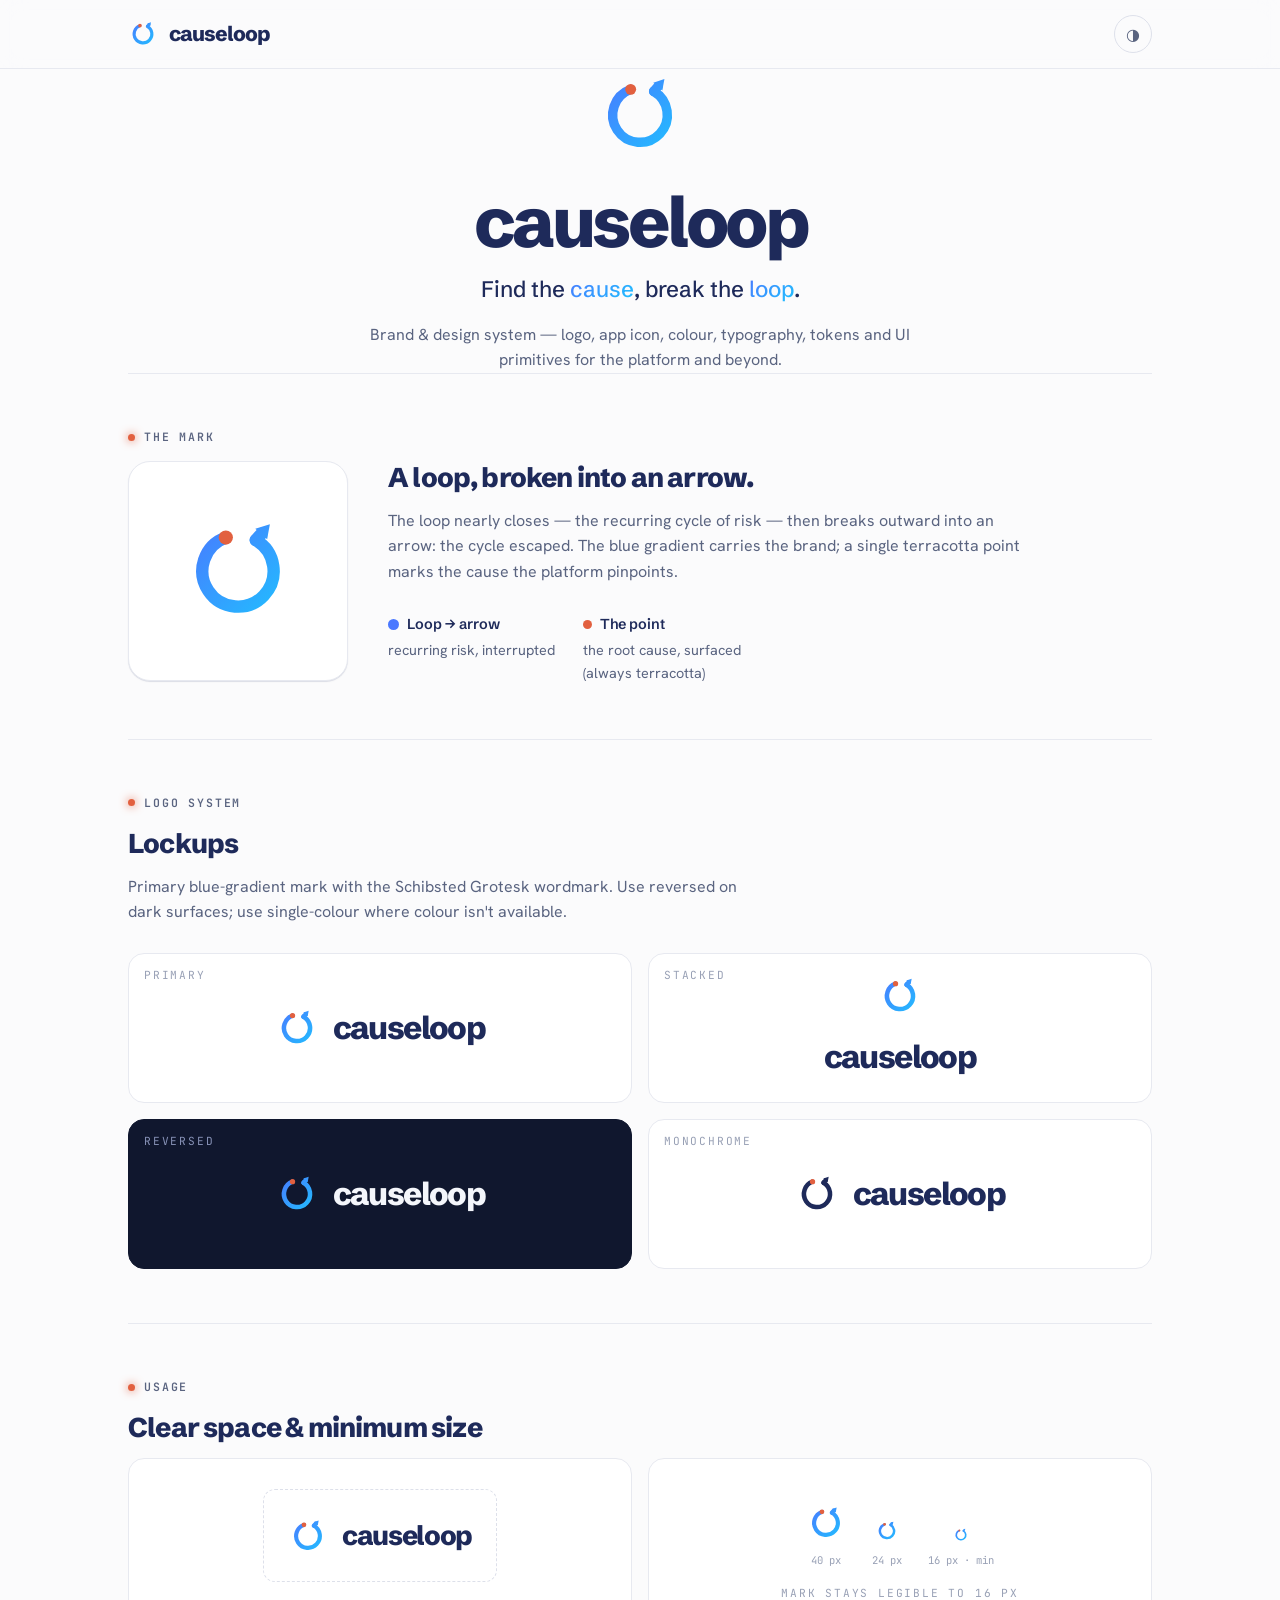
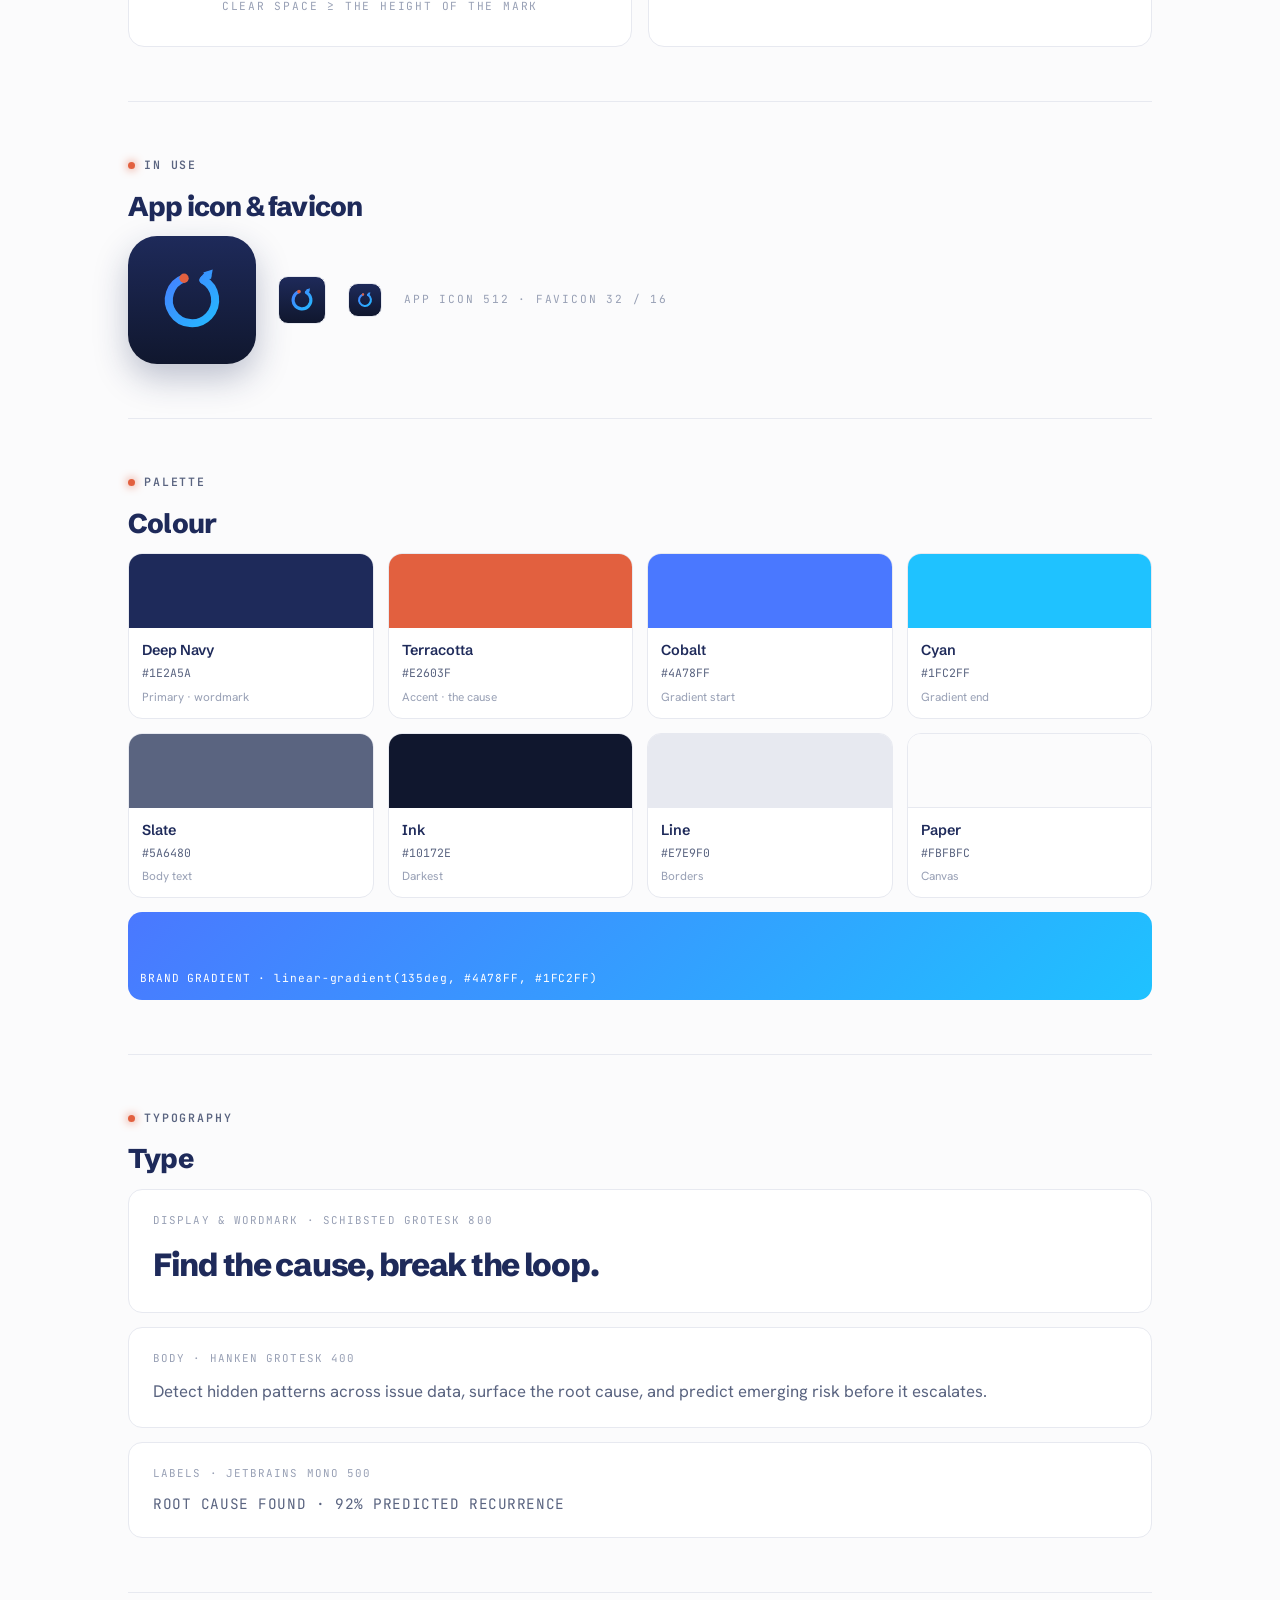
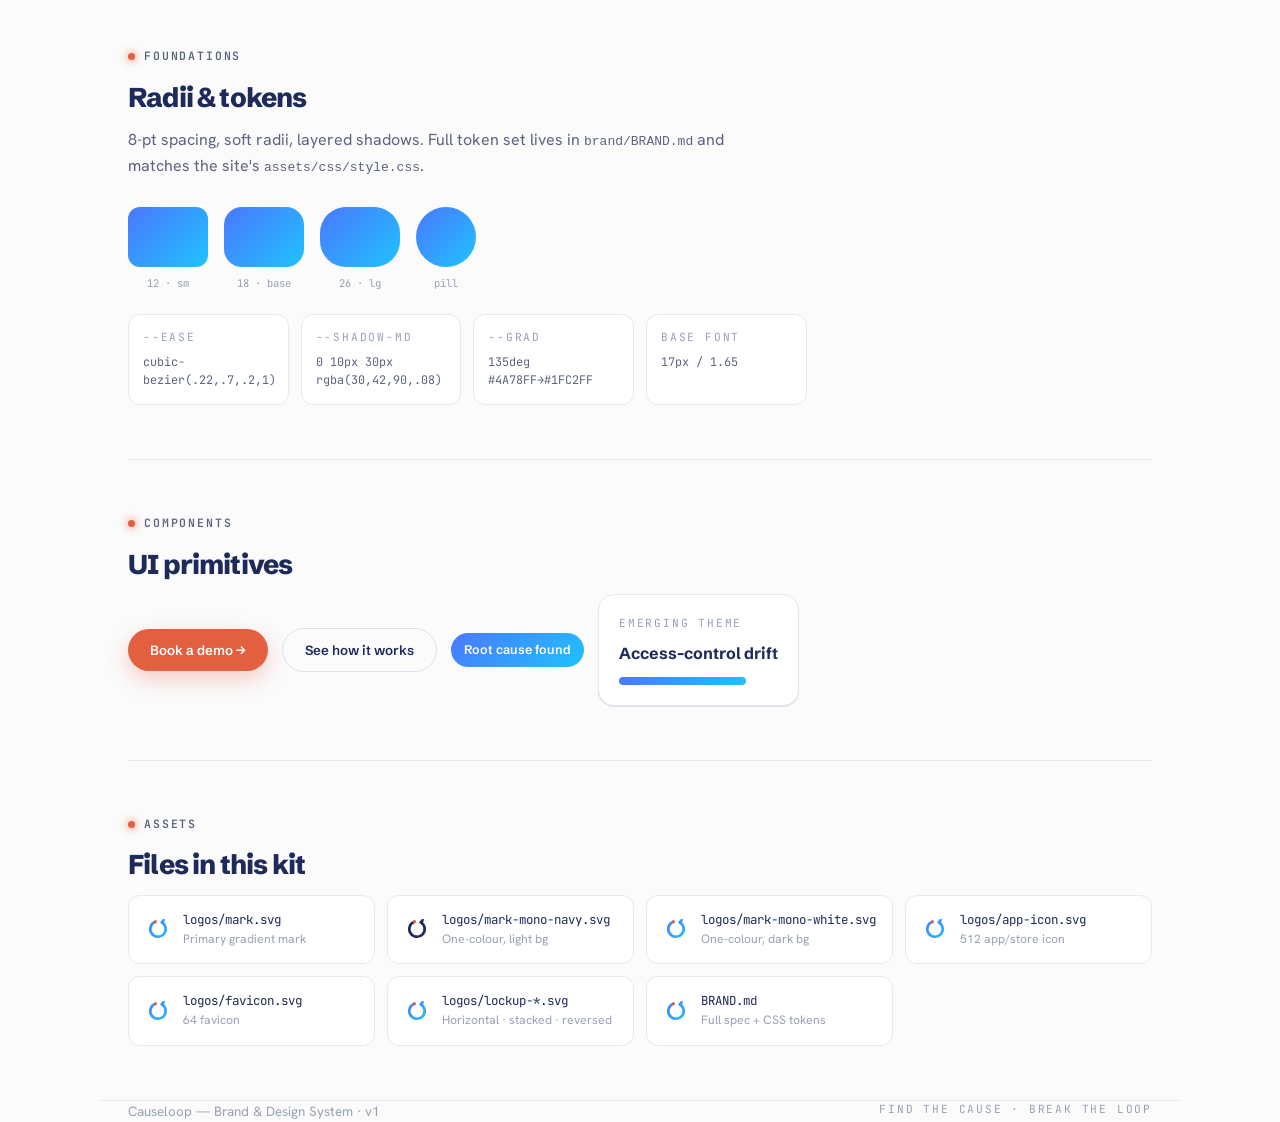
==== brand/index.html @ 5f1731c6 "Add brand & design-system kit for backup and platform reuse New brand/ folder: - index.html — intera" ====
<!DOCTYPE html>
<html lang="en" data-theme="light">
<head>
<meta charset="UTF-8" />
<meta name="viewport" content="width=device-width, initial-scale=1.0" />
<title>Causeloop — Brand & Design System</title>
<meta name="description" content="The Causeloop brand and product design system: logo, app icon, colour, typography, tokens and UI primitives." />
<meta name="theme-color" content="#1E2A5A" />
<link rel="icon" href="logos/favicon.svg" type="image/svg+xml" />
<link rel="preconnect" href="https://fonts.googleapis.com" />
<link rel="preconnect" href="https://fonts.gstatic.com" crossorigin />
<link href="https://fonts.googleapis.com/css2?family=Hanken+Grotesk:wght@400;500;600;700&family=JetBrains+Mono:wght@500;600&family=Schibsted+Grotesk:wght@500;600;700;800;900&display=swap" rel="stylesheet" />
<style>
  :root{
    --navy:#1E2A5A; --ink:#10172E; --cobalt:#4A78FF; --cyan:#1FC2FF;
    --terra:#E2603F; --terra-2:#F0764F; --slate:#5A6480; --faint:#98A0B5;
    --line:#E7E9F0; --line-2:#DDE0EA; --paper:#FBFBFC; --paper-2:#F4F5F8; --card:#FFFFFF;
    --grad:linear-gradient(135deg,#4A78FF,#1FC2FF);
    --bg:var(--paper); --bg-alt:var(--paper-2); --surface:var(--card);
    --text:var(--navy); --text-soft:var(--slate); --text-faint:var(--faint);
    --border:var(--line); --border-2:var(--line-2); --accent:var(--terra);
    --f-display:'Schibsted Grotesk',system-ui,sans-serif;
    --f-text:'Hanken Grotesk',system-ui,sans-serif;
    --f-mono:'JetBrains Mono',ui-monospace,monospace;
    --r-sm:12px; --r:18px; --r-lg:26px;
    --shadow-sm:0 1px 2px rgba(16,23,46,.05),0 1px 0 var(--line);
    --shadow-md:0 10px 30px rgba(30,42,90,.08);
    --ease:cubic-bezier(.22,.7,.2,1);
  }
  [data-theme="dark"]{
    --bg:#0C1124; --bg-alt:#0F1530; --surface:#141B38; --card:#141B38;
    --text:#EEF1FA; --text-soft:#A9B2CD; --text-faint:#6E7798;
    --border:#222B4E; --border-2:#2C3660; --accent:#F0764F;
    --line:#222B4E;
    --shadow-sm:0 1px 2px rgba(0,0,0,.4); --shadow-md:0 14px 36px rgba(0,0,0,.45);
  }
  *{box-sizing:border-box;margin:0;padding:0}
  html{scroll-behavior:smooth}
  body{background:var(--bg);color:var(--text);font-family:var(--f-text);line-height:1.6;-webkit-font-smoothing:antialiased;transition:background .35s var(--ease),color .35s var(--ease)}
  .wrap{max-width:1080px;margin:0 auto;padding:0 28px}
  svg.mark{display:block}
  .mono{font-family:var(--f-mono);font-size:.7rem;letter-spacing:.16em;text-transform:uppercase;color:var(--text-faint)}
  .hl{background:var(--grad);-webkit-background-clip:text;background-clip:text;-webkit-text-fill-color:transparent}
  a{color:var(--cobalt);text-decoration:none}

  /* nav */
  .topbar{position:sticky;top:0;z-index:50;background:color-mix(in srgb,var(--bg) 82%,transparent);backdrop-filter:blur(12px);border-bottom:1px solid var(--border)}
  nav{display:flex;align-items:center;justify-content:space-between;max-width:1080px;margin:0 auto;padding:15px 28px}
  .lock{display:flex;align-items:center;gap:11px}
  .lock .mark{width:30px;height:30px}
  .lock .wm{font-family:var(--f-display);font-weight:800;font-size:1.3rem;letter-spacing:-.05em;color:var(--text)}
  .toggle{width:38px;height:38px;border-radius:50%;border:1.5px solid var(--border-2);background:none;color:var(--text-soft);cursor:pointer;font-size:1rem;transition:.25s var(--ease)}
  .toggle:hover{color:var(--cyan);border-color:var(--cobalt);transform:rotate(18deg)}

  header{text-align:center;padding:84px 0 60px}
  .hero-mark{width:92px;height:92px;margin:0 auto 28px}
  .hero-wm{font-family:var(--f-display);font-weight:800;font-size:clamp(2.6rem,7vw,4.4rem);letter-spacing:-.05em;line-height:.95;color:var(--text)}
  .hero-tag{margin-top:16px;font-family:var(--f-display);font-weight:500;font-size:clamp(1.05rem,2.3vw,1.4rem)}
  .hero-sub{max-width:540px;margin:14px auto 0;color:var(--text-soft)}

  section{padding:54px 0;border-top:1px solid var(--border)}
  .eyebrow{display:flex;align-items:center;gap:9px;margin-bottom:10px;font-family:var(--f-mono);font-size:.72rem;letter-spacing:.16em;text-transform:uppercase;color:var(--text-soft);font-weight:600}
  .eyebrow::before{content:"";width:7px;height:7px;border-radius:50%;background:var(--terra);box-shadow:0 0 10px var(--terra)}
  h2{font-family:var(--f-display);font-weight:800;font-size:1.7rem;letter-spacing:-.03em;margin-bottom:8px}
  .lede{color:var(--text-soft);max-width:640px;margin-bottom:28px}

  .idea{display:grid;grid-template-columns:220px 1fr;gap:40px;align-items:center}
  .stage{aspect-ratio:1;background:var(--surface);border:1px solid var(--border);border-radius:22px;display:grid;place-items:center;box-shadow:var(--shadow-sm)}
  .stage .mark{width:120px;height:120px}
  .legend{display:flex;gap:28px;margin-top:18px;flex-wrap:wrap}
  .legend div{font-size:.9rem;color:var(--text-soft);max-width:200px}
  .legend .k{display:flex;align-items:center;gap:8px;color:var(--text);font-family:var(--f-display);font-weight:600;margin-bottom:3px}
  .dotn{width:9px;height:9px;border-radius:50%;background:var(--terra)}
  .dotl{width:11px;height:11px;border-radius:50%;background:var(--cobalt)}

  .grid{display:grid;grid-template-columns:repeat(2,1fr);gap:16px}
  .card{border:1px solid var(--border);border-radius:16px;min-height:150px;display:flex;align-items:center;justify-content:center;position:relative;background:var(--surface)}
  .card .t{position:absolute;top:13px;left:15px}
  .card.dark{background:var(--ink);border-color:var(--ink)}
  .card.dark .t{color:#8893b8}
  .ll{display:flex;align-items:center;gap:14px}
  .ll .mark{width:44px;height:44px}
  .ll .wm{font-family:var(--f-display);font-weight:800;font-size:2rem;letter-spacing:-.05em}
  .ll.stk{flex-direction:column;gap:13px}

  .spec{display:grid;grid-template-columns:1fr 1fr;gap:16px}
  .spec .card{flex-direction:column;gap:16px;padding:30px}
  .cs-box{padding:24px;border:1px dashed var(--border-2);border-radius:12px}
  .cs-box .ll .mark{width:40px;height:40px}.cs-box .ll .wm{font-size:1.7rem}
  .sizes{display:flex;align-items:flex-end;gap:26px}
  .sizes .s{display:flex;flex-direction:column;align-items:center;gap:9px;color:var(--text-faint);font-family:var(--f-mono);font-size:.66rem}

  .appicon{width:128px;height:128px;border-radius:29px;background:linear-gradient(180deg,#1E2A5A,#10172E);display:grid;place-items:center;box-shadow:0 14px 34px rgba(30,42,90,.28)}
  .appicon .mark{width:78px;height:78px}
  .iconrow{display:flex;align-items:center;gap:22px;flex-wrap:wrap}
  .fav{border:1px solid var(--border);border-radius:10px;display:grid;place-items:center;background:linear-gradient(180deg,#1E2A5A,#10172E)}
  .fav.a{width:48px;height:48px}.fav.a .mark{width:30px;height:30px}
  .fav.b{width:34px;height:34px}.fav.b .mark{width:20px;height:20px}

  .swatches{display:grid;grid-template-columns:repeat(4,1fr);gap:14px}
  .sw{border:1px solid var(--border);border-radius:14px;overflow:hidden;background:var(--surface)}
  .sw .chip{height:74px}
  .sw .m{padding:11px 13px}
  .sw .nm{font-family:var(--f-display);font-weight:600;font-size:.9rem}
  .sw .hx{font-family:var(--f-mono);font-size:.72rem;color:var(--text-soft);margin-top:2px}
  .sw .ro{font-size:.74rem;color:var(--text-faint);margin-top:5px}
  .gradbar{height:88px;border-radius:14px;background:var(--grad);display:flex;align-items:flex-end;padding:12px;color:#fff;font-family:var(--f-mono);font-size:.7rem;letter-spacing:.08em}

  .typ{display:grid;gap:14px}
  .tr{border:1px solid var(--border);border-radius:14px;padding:22px 24px;background:var(--surface)}
  .tr .l{font-family:var(--f-mono);font-size:.68rem;letter-spacing:.1em;text-transform:uppercase;color:var(--text-faint);margin-bottom:10px}
  .t-sch{font-family:var(--f-display);font-weight:800;font-size:2rem;letter-spacing:-.04em;color:var(--text)}
  .t-hank{font-family:var(--f-text);font-size:1.05rem;color:var(--text-soft)}
  .t-mono{font-family:var(--f-mono);font-size:.9rem;color:var(--text-soft);letter-spacing:.04em}

  .ui{display:flex;gap:14px;flex-wrap:wrap;align-items:center}
  .btn{display:inline-flex;align-items:center;gap:8px;font-family:var(--f-display);font-weight:600;border-radius:999px;padding:13px 22px;cursor:pointer;border:none}
  .btn-primary{background:var(--terra);color:#fff;box-shadow:0 8px 22px rgba(226,96,63,.3)}
  .btn-ghost{background:transparent;color:var(--text);border:1.5px solid var(--border-2)}
  .pill{display:inline-flex;align-items:center;gap:7px;background:var(--grad);color:#fff;font-family:var(--f-display);font-weight:600;font-size:.78rem;padding:7px 13px;border-radius:999px}
  .chipcard{border:1px solid var(--border);border-radius:16px;background:var(--surface);padding:20px;box-shadow:var(--shadow-sm);min-width:180px}
  .tokens{display:grid;grid-template-columns:repeat(auto-fill,minmax(150px,1fr));gap:12px;margin-top:8px}
  .tok{border:1px solid var(--border);border-radius:12px;padding:14px;background:var(--surface)}
  .tok .v{font-family:var(--f-mono);font-size:.74rem;color:var(--text-soft);margin-top:6px}
  .radii{display:flex;gap:16px;align-items:flex-end;flex-wrap:wrap}
  .radii .rb{background:var(--grad);width:80px;height:60px}
  .radii .s{display:flex;flex-direction:column;align-items:center;gap:8px;font-family:var(--f-mono);font-size:.66rem;color:var(--text-faint)}

  .files{display:grid;grid-template-columns:repeat(auto-fill,minmax(220px,1fr));gap:12px}
  .file{border:1px solid var(--border);border-radius:12px;padding:14px 16px;background:var(--surface);display:flex;align-items:center;gap:12px}
  .file .mark{width:26px;height:26px;flex:none}
  .file .fn{font-family:var(--f-mono);font-size:.78rem;color:var(--text)}
  .file .fd{font-size:.76rem;color:var(--text-faint)}

  footer{border-top:1px solid var(--border);padding:28px 0 60px;display:flex;justify-content:space-between;flex-wrap:wrap;gap:10px;color:var(--text-faint);font-size:.84rem}
  @media(max-width:720px){.idea,.spec{grid-template-columns:1fr}.grid,.swatches{grid-template-columns:1fr 1fr}}
</style>
</head>
<body>

<svg width="0" height="0" style="position:absolute" aria-hidden="true"><defs>
  <linearGradient id="clg" x1="6" y1="6" x2="58" y2="58" gradientUnits="userSpaceOnUse">
    <stop offset="0" stop-color="#4A78FF"/><stop offset="1" stop-color="#1FC2FF"/>
  </linearGradient>
  <symbol id="mk" viewBox="0 0 64 64">
    <g fill="none" stroke="url(#clg)" stroke-width="6.6" stroke-linecap="round" stroke-linejoin="round">
      <path d="M41.5 15.55 A19 19 0 1 1 25.5 14.15"/><path d="M41.5 15.55 L44.38 12.26"/>
    </g>
    <path d="M49 7 L47.54 15.03 L41.22 9.49 Z" fill="url(#clg)"/>
    <circle cx="25.5" cy="14.15" r="3.8" fill="#E2603F"/>
  </symbol>
  <symbol id="mkw" viewBox="0 0 64 64">
    <g fill="none" stroke="currentColor" stroke-width="6.6" stroke-linecap="round" stroke-linejoin="round">
      <path d="M41.5 15.55 A19 19 0 1 1 25.5 14.15"/><path d="M41.5 15.55 L44.38 12.26"/>
    </g>
    <path d="M49 7 L47.54 15.03 L41.22 9.49 Z" fill="currentColor"/>
    <circle cx="25.5" cy="14.15" r="3.8" fill="#E2603F"/>
  </symbol>
</defs></svg>

<div class="topbar"><nav>
  <div class="lock"><svg class="mark"><use href="#mk"/></svg><span class="wm">causeloop</span></div>
  <button class="toggle" id="t" aria-label="Toggle theme">◑</button>
</nav></div>

<header class="wrap">
  <svg class="hero-mark mark"><use href="#mk"/></svg>
  <div class="hero-wm">causeloop</div>
  <div class="hero-tag">Find the <span class="hl">cause</span>, break the <span class="hl">loop</span>.</div>
  <p class="hero-sub">Brand &amp; design system — logo, app icon, colour, typography, tokens and UI primitives for the platform and beyond.</p>
</header>

<div class="wrap">

  <section>
    <div class="eyebrow">The mark</div>
    <div class="idea">
      <div class="stage"><svg class="mark"><use href="#mk"/></svg></div>
      <div>
        <h2>A loop, broken into an arrow.</h2>
        <p class="lede">The loop nearly closes — the recurring cycle of risk — then breaks outward into an arrow: the cycle escaped. The blue gradient carries the brand; a single terracotta point marks the cause the platform pinpoints.</p>
        <div class="legend">
          <div><span class="k"><span class="dotl"></span>Loop → arrow</span>recurring risk, interrupted</div>
          <div><span class="k"><span class="dotn"></span>The point</span>the root cause, surfaced (always terracotta)</div>
        </div>
      </div>
    </div>
  </section>

  <section>
    <div class="eyebrow">Logo system</div>
    <h2>Lockups</h2>
    <p class="lede">Primary blue-gradient mark with the Schibsted Grotesk wordmark. Use reversed on dark surfaces; use single-colour where colour isn't available.</p>
    <div class="grid">
      <div class="card"><span class="t mono">Primary</span><div class="ll" style="color:var(--navy)"><svg class="mark"><use href="#mk"/></svg><span class="wm" style="color:var(--text)">causeloop</span></div></div>
      <div class="card"><span class="t mono">Stacked</span><div class="ll stk"><svg class="mark"><use href="#mk"/></svg><span class="wm" style="color:var(--text)">causeloop</span></div></div>
      <div class="card dark"><span class="t mono">Reversed</span><div class="ll" style="color:#F4F6FB"><svg class="mark"><use href="#mk"/></svg><span class="wm" style="color:#F4F6FB">causeloop</span></div></div>
      <div class="card"><span class="t mono">Monochrome</span><div class="ll" style="color:var(--text)"><svg class="mark"><use href="#mkw"/></svg><span class="wm" style="color:var(--text)">causeloop</span></div></div>
    </div>
  </section>

  <section>
    <div class="eyebrow">Usage</div>
    <h2>Clear space &amp; minimum size</h2>
    <div class="spec">
      <div class="card"><div class="cs-box"><div class="ll" style="color:var(--navy)"><svg class="mark"><use href="#mk"/></svg><span class="wm" style="color:var(--text)">causeloop</span></div></div><span class="mono">Clear space ≥ the height of the mark</span></div>
      <div class="card"><div class="sizes">
        <div class="s"><svg class="mark" style="width:40px;height:40px"><use href="#mk"/></svg><span>40 px</span></div>
        <div class="s"><svg class="mark" style="width:24px;height:24px"><use href="#mk"/></svg><span>24 px</span></div>
        <div class="s"><svg class="mark" style="width:16px;height:16px"><use href="#mk"/></svg><span>16 px · min</span></div>
      </div><span class="mono">Mark stays legible to 16 px</span></div>
    </div>
  </section>

  <section>
    <div class="eyebrow">In use</div>
    <h2>App icon &amp; favicon</h2>
    <div class="iconrow">
      <div class="appicon"><svg class="mark" style="color:#fff"><use href="#mk"/></svg></div>
      <div class="fav a"><svg class="mark" style="color:#fff"><use href="#mk"/></svg></div>
      <div class="fav b"><svg class="mark" style="color:#fff"><use href="#mk"/></svg></div>
      <span class="mono">app icon 512 · favicon 32 / 16</span>
    </div>
  </section>

  <section>
    <div class="eyebrow">Palette</div>
    <h2>Colour</h2>
    <div class="swatches" style="margin-bottom:14px">
      <div class="sw"><div class="chip" style="background:#1E2A5A"></div><div class="m"><div class="nm">Deep Navy</div><div class="hx">#1E2A5A</div><div class="ro">Primary · wordmark</div></div></div>
      <div class="sw"><div class="chip" style="background:#E2603F"></div><div class="m"><div class="nm">Terracotta</div><div class="hx">#E2603F</div><div class="ro">Accent · the cause</div></div></div>
      <div class="sw"><div class="chip" style="background:#4A78FF"></div><div class="m"><div class="nm">Cobalt</div><div class="hx">#4A78FF</div><div class="ro">Gradient start</div></div></div>
      <div class="sw"><div class="chip" style="background:#1FC2FF"></div><div class="m"><div class="nm">Cyan</div><div class="hx">#1FC2FF</div><div class="ro">Gradient end</div></div></div>
      <div class="sw"><div class="chip" style="background:#5A6480"></div><div class="m"><div class="nm">Slate</div><div class="hx">#5A6480</div><div class="ro">Body text</div></div></div>
      <div class="sw"><div class="chip" style="background:#10172E"></div><div class="m"><div class="nm">Ink</div><div class="hx">#10172E</div><div class="ro">Darkest</div></div></div>
      <div class="sw"><div class="chip" style="background:#E7E9F0"></div><div class="m"><div class="nm">Line</div><div class="hx">#E7E9F0</div><div class="ro">Borders</div></div></div>
      <div class="sw"><div class="chip" style="background:#FBFBFC;border-bottom:1px solid var(--line)"></div><div class="m"><div class="nm">Paper</div><div class="hx">#FBFBFC</div><div class="ro">Canvas</div></div></div>
    </div>
    <div class="gradbar">BRAND GRADIENT · linear-gradient(135deg, #4A78FF, #1FC2FF)</div>
  </section>

  <section>
    <div class="eyebrow">Typography</div>
    <h2>Type</h2>
    <div class="typ">
      <div class="tr"><div class="l">Display &amp; wordmark · Schibsted Grotesk 800</div><div class="t-sch">Find the cause, break the loop.</div></div>
      <div class="tr"><div class="l">Body · Hanken Grotesk 400</div><div class="t-hank">Detect hidden patterns across issue data, surface the root cause, and predict emerging risk before it escalates.</div></div>
      <div class="tr"><div class="l">Labels · JetBrains Mono 500</div><div class="t-mono">ROOT CAUSE FOUND · 92% PREDICTED RECURRENCE</div></div>
    </div>
  </section>

  <section>
    <div class="eyebrow">Foundations</div>
    <h2>Radii &amp; tokens</h2>
    <p class="lede">8-pt spacing, soft radii, layered shadows. Full token set lives in <code>brand/BRAND.md</code> and matches the site's <code>assets/css/style.css</code>.</p>
    <div class="radii" style="margin-bottom:22px">
      <div class="s"><div class="rb" style="border-radius:12px"></div>12 · sm</div>
      <div class="s"><div class="rb" style="border-radius:18px"></div>18 · base</div>
      <div class="s"><div class="rb" style="border-radius:26px"></div>26 · lg</div>
      <div class="s"><div class="rb" style="border-radius:999px;width:60px"></div>pill</div>
    </div>
    <div class="tokens">
      <div class="tok"><div class="nm mono">--ease</div><div class="v">cubic-bezier(.22,.7,.2,1)</div></div>
      <div class="tok"><div class="nm mono">--shadow-md</div><div class="v">0 10px 30px rgba(30,42,90,.08)</div></div>
      <div class="tok"><div class="nm mono">--grad</div><div class="v">135deg #4A78FF→#1FC2FF</div></div>
      <div class="tok"><div class="nm mono">base font</div><div class="v">17px / 1.65</div></div>
    </div>
  </section>

  <section>
    <div class="eyebrow">Components</div>
    <h2>UI primitives</h2>
    <div class="ui">
      <button class="btn btn-primary">Book a demo →</button>
      <button class="btn btn-ghost">See how it works</button>
      <span class="pill">Root cause found</span>
      <div class="chipcard">
        <div class="mono" style="margin-bottom:8px">EMERGING THEME</div>
        <div style="font-family:var(--f-display);font-weight:700">Access-control drift</div>
        <div style="height:8px;border-radius:5px;background:var(--grad);width:80%;margin-top:10px"></div>
      </div>
    </div>
  </section>

  <section>
    <div class="eyebrow">Assets</div>
    <h2>Files in this kit</h2>
    <div class="files">
      <div class="file"><svg class="mark"><use href="#mk"/></svg><div><div class="fn">logos/mark.svg</div><div class="fd">Primary gradient mark</div></div></div>
      <div class="file"><svg class="mark" style="color:var(--navy)"><use href="#mkw"/></svg><div><div class="fn">logos/mark-mono-navy.svg</div><div class="fd">One-colour, light bg</div></div></div>
      <div class="file"><svg class="mark"><use href="#mk"/></svg><div><div class="fn">logos/mark-mono-white.svg</div><div class="fd">One-colour, dark bg</div></div></div>
      <div class="file"><svg class="mark"><use href="#mk"/></svg><div><div class="fn">logos/app-icon.svg</div><div class="fd">512 app/store icon</div></div></div>
      <div class="file"><svg class="mark"><use href="#mk"/></svg><div><div class="fn">logos/favicon.svg</div><div class="fd">64 favicon</div></div></div>
      <div class="file"><svg class="mark"><use href="#mk"/></svg><div><div class="fn">logos/lockup-*.svg</div><div class="fd">Horizontal · stacked · reversed</div></div></div>
      <div class="file"><svg class="mark"><use href="#mk"/></svg><div><div class="fn">BRAND.md</div><div class="fd">Full spec + CSS tokens</div></div></div>
    </div>
  </section>

</div>

<footer class="wrap">
  <span>Causeloop — Brand &amp; Design System · v1</span>
  <span class="mono">find the cause · break the loop</span>
</footer>

<script>
  (function(){
    var r=document.documentElement, b=document.getElementById('t');
    try{ if(localStorage.getItem('cl-brand-theme')==='dark') r.setAttribute('data-theme','dark'); }catch(e){}
    b.addEventListener('click',function(){
      var n=r.getAttribute('data-theme')==='dark'?'light':'dark';
      r.setAttribute('data-theme',n);
      try{localStorage.setItem('cl-brand-theme',n);}catch(e){}
    });
  })();
</script>
</body>
</html>
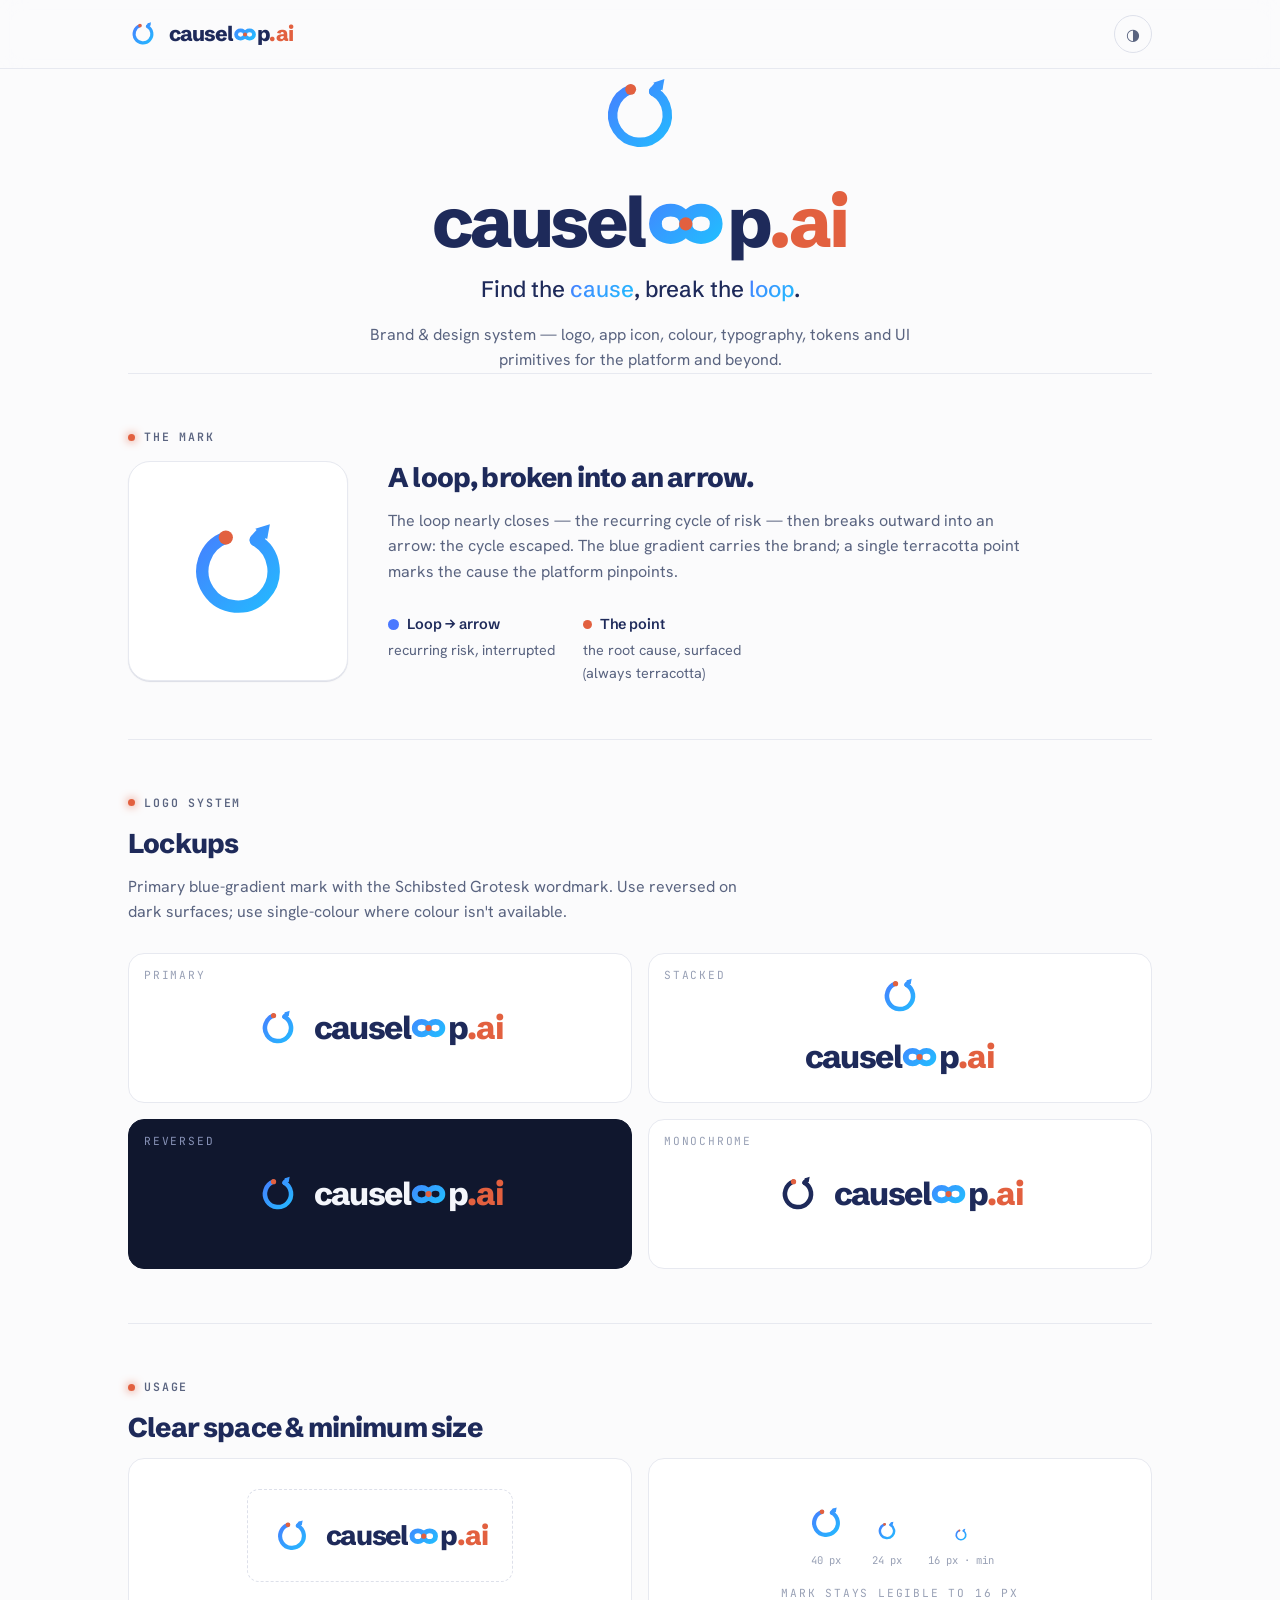
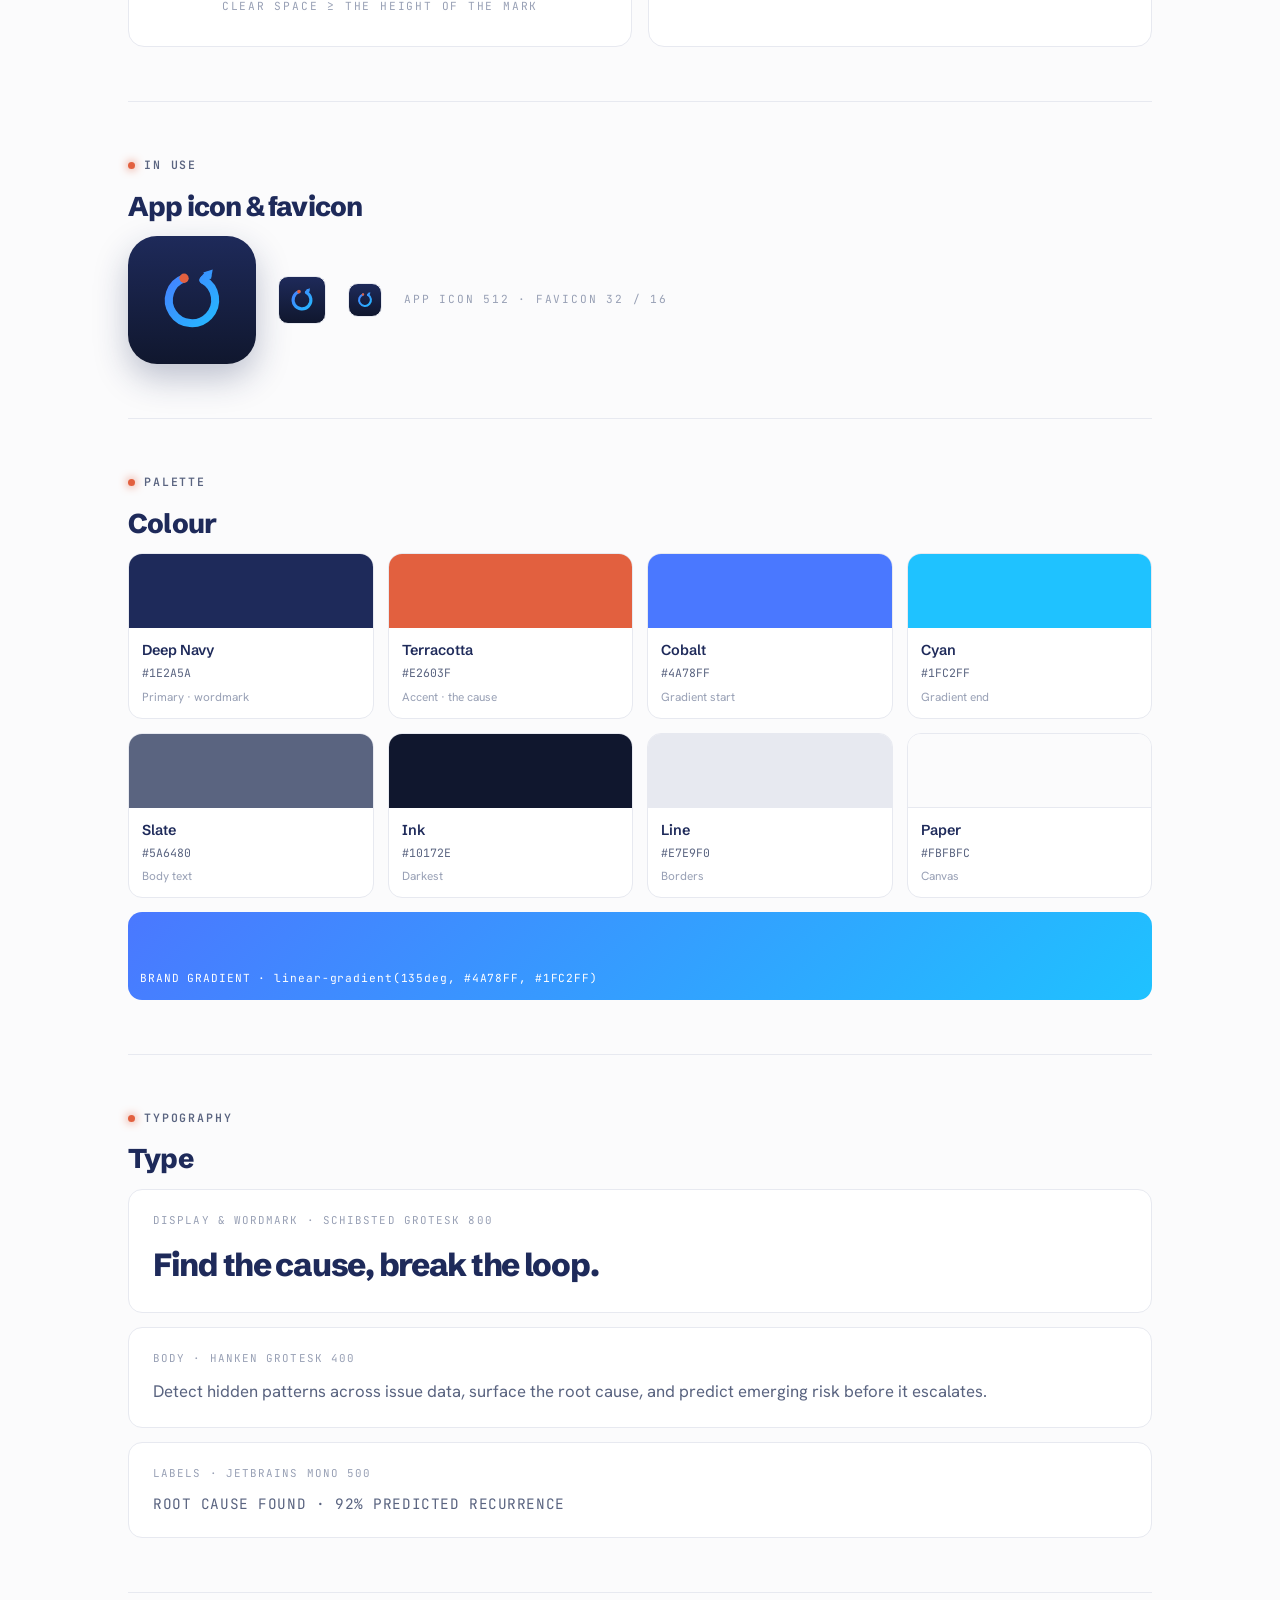
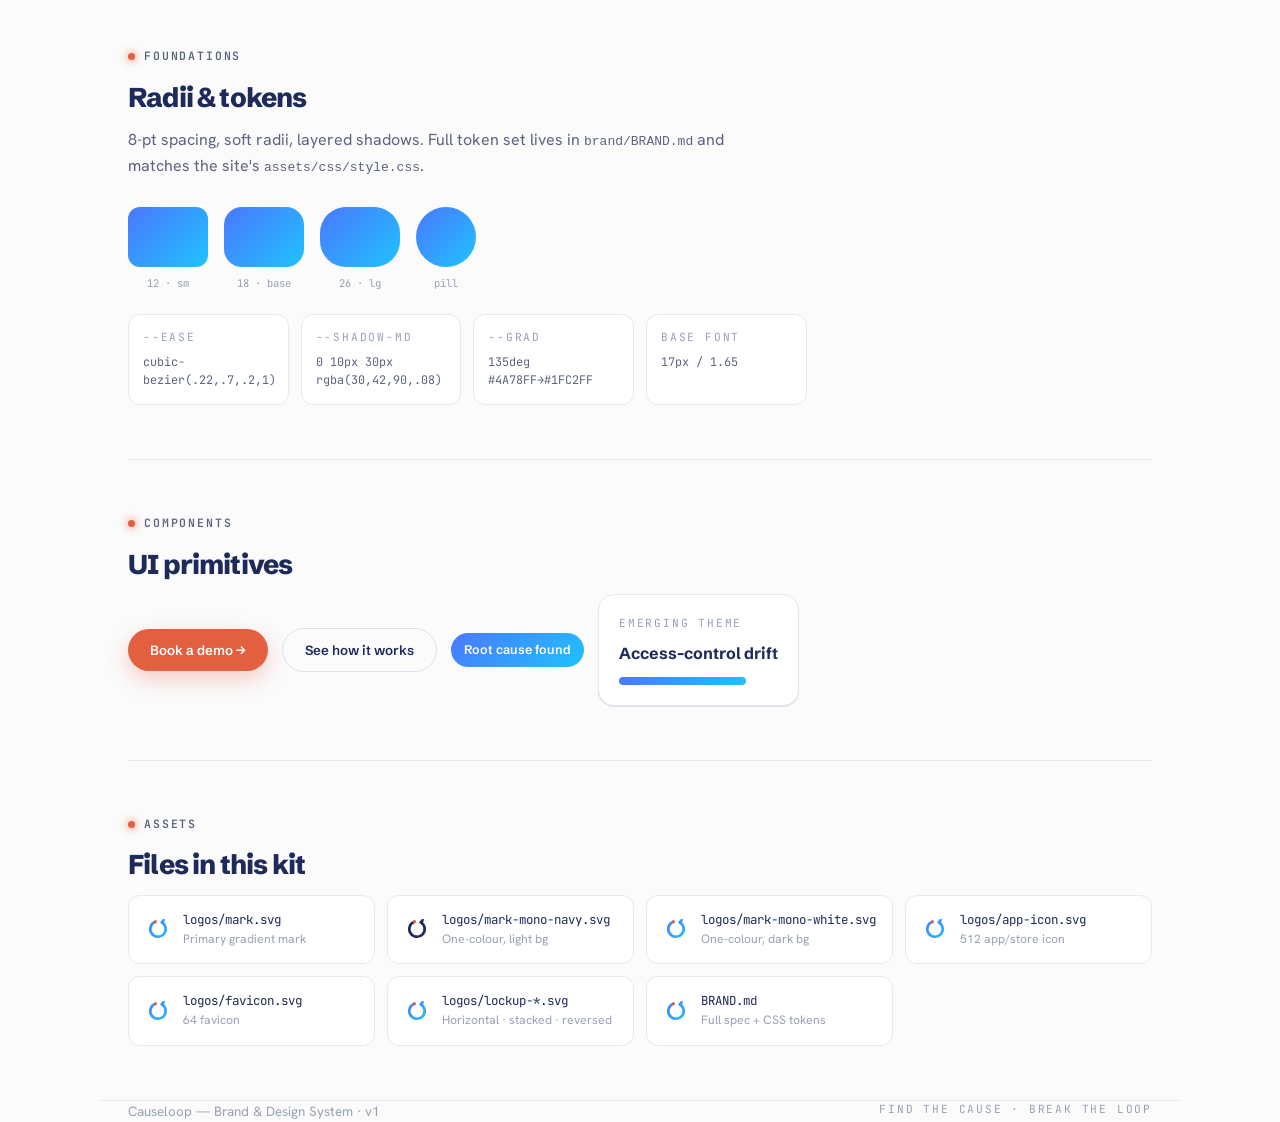
==== commit dc2631a7: "Logo: causeloop.ai with the "oo" as a brand infinity - Render the wordmark "oo" as an infinity (the " ====
--- a/brand/index.html
+++ b/brand/index.html
@@ -49,6 +49,9 @@
   .lock{display:flex;align-items:center;gap:11px}
   .lock .mark{width:30px;height:30px}
   .lock .wm{font-family:var(--f-display);font-weight:800;font-size:1.3rem;letter-spacing:-.05em;color:var(--text)}
+  .wm,.hero-wm{display:inline-flex;align-items:baseline;white-space:nowrap}
+  .wm-oo{width:1.16em;height:.82em;align-self:center;margin:0 .015em;position:relative;top:.02em;flex:none}
+  .wm-tld{color:var(--terra);letter-spacing:-.03em}
   .toggle{width:38px;height:38px;border-radius:50%;border:1.5px solid var(--border-2);background:none;color:var(--text-soft);cursor:pointer;font-size:1rem;transition:.25s var(--ease)}
   .toggle:hover{color:var(--cyan);border-color:var(--cobalt);transform:rotate(18deg)}
 
@@ -156,16 +159,21 @@
     <path d="M49 7 L47.54 15.03 L41.22 9.49 Z" fill="currentColor"/>
     <circle cx="25.5" cy="14.15" r="3.8" fill="#E2603F"/>
   </symbol>
+  <symbol id="inf" viewBox="24 6 52 38">
+    <path d="M50 25 C50 13 30 13 30 25 C30 37 50 37 50 25 C50 13 70 13 70 25 C70 37 50 37 50 25 Z"
+          fill="none" stroke="url(#clg)" stroke-width="8.4" stroke-linecap="round" stroke-linejoin="round"/>
+    <circle cx="50" cy="25" r="4.4" fill="#E2603F"/>
+  </symbol>
 </defs></svg>
 
 <div class="topbar"><nav>
-  <div class="lock"><svg class="mark"><use href="#mk"/></svg><span class="wm">causeloop</span></div>
+  <div class="lock"><svg class="mark"><use href="#mk"/></svg><span class="wm">causel<svg class="wm-oo" aria-hidden="true"><use href="#inf"/></svg>p<span class="wm-tld">.ai</span></span></div>
   <button class="toggle" id="t" aria-label="Toggle theme">◑</button>
 </nav></div>
 
 <header class="wrap">
   <svg class="hero-mark mark"><use href="#mk"/></svg>
-  <div class="hero-wm">causeloop</div>
+  <div class="hero-wm">causel<svg class="wm-oo" aria-hidden="true"><use href="#inf"/></svg>p<span class="wm-tld">.ai</span></div>
   <div class="hero-tag">Find the <span class="hl">cause</span>, break the <span class="hl">loop</span>.</div>
   <p class="hero-sub">Brand &amp; design system — logo, app icon, colour, typography, tokens and UI primitives for the platform and beyond.</p>
 </header>
@@ -192,10 +200,10 @@
     <h2>Lockups</h2>
     <p class="lede">Primary blue-gradient mark with the Schibsted Grotesk wordmark. Use reversed on dark surfaces; use single-colour where colour isn't available.</p>
     <div class="grid">
-      <div class="card"><span class="t mono">Primary</span><div class="ll" style="color:var(--navy)"><svg class="mark"><use href="#mk"/></svg><span class="wm" style="color:var(--text)">causeloop</span></div></div>
-      <div class="card"><span class="t mono">Stacked</span><div class="ll stk"><svg class="mark"><use href="#mk"/></svg><span class="wm" style="color:var(--text)">causeloop</span></div></div>
-      <div class="card dark"><span class="t mono">Reversed</span><div class="ll" style="color:#F4F6FB"><svg class="mark"><use href="#mk"/></svg><span class="wm" style="color:#F4F6FB">causeloop</span></div></div>
-      <div class="card"><span class="t mono">Monochrome</span><div class="ll" style="color:var(--text)"><svg class="mark"><use href="#mkw"/></svg><span class="wm" style="color:var(--text)">causeloop</span></div></div>
+      <div class="card"><span class="t mono">Primary</span><div class="ll" style="color:var(--navy)"><svg class="mark"><use href="#mk"/></svg><span class="wm" style="color:var(--text)">causel<svg class="wm-oo" aria-hidden="true"><use href="#inf"/></svg>p<span class="wm-tld">.ai</span></span></div></div>
+      <div class="card"><span class="t mono">Stacked</span><div class="ll stk"><svg class="mark"><use href="#mk"/></svg><span class="wm" style="color:var(--text)">causel<svg class="wm-oo" aria-hidden="true"><use href="#inf"/></svg>p<span class="wm-tld">.ai</span></span></div></div>
+      <div class="card dark"><span class="t mono">Reversed</span><div class="ll" style="color:#F4F6FB"><svg class="mark"><use href="#mk"/></svg><span class="wm" style="color:#F4F6FB">causel<svg class="wm-oo" aria-hidden="true"><use href="#inf"/></svg>p<span class="wm-tld">.ai</span></span></div></div>
+      <div class="card"><span class="t mono">Monochrome</span><div class="ll" style="color:var(--text)"><svg class="mark"><use href="#mkw"/></svg><span class="wm" style="color:var(--text)">causel<svg class="wm-oo" aria-hidden="true"><use href="#inf"/></svg>p<span class="wm-tld">.ai</span></span></div></div>
     </div>
   </section>
 
@@ -203,7 +211,7 @@
     <div class="eyebrow">Usage</div>
     <h2>Clear space &amp; minimum size</h2>
     <div class="spec">
-      <div class="card"><div class="cs-box"><div class="ll" style="color:var(--navy)"><svg class="mark"><use href="#mk"/></svg><span class="wm" style="color:var(--text)">causeloop</span></div></div><span class="mono">Clear space ≥ the height of the mark</span></div>
+      <div class="card"><div class="cs-box"><div class="ll" style="color:var(--navy)"><svg class="mark"><use href="#mk"/></svg><span class="wm" style="color:var(--text)">causel<svg class="wm-oo" aria-hidden="true"><use href="#inf"/></svg>p<span class="wm-tld">.ai</span></span></div></div><span class="mono">Clear space ≥ the height of the mark</span></div>
       <div class="card"><div class="sizes">
         <div class="s"><svg class="mark" style="width:40px;height:40px"><use href="#mk"/></svg><span>40 px</span></div>
         <div class="s"><svg class="mark" style="width:24px;height:24px"><use href="#mk"/></svg><span>24 px</span></div>
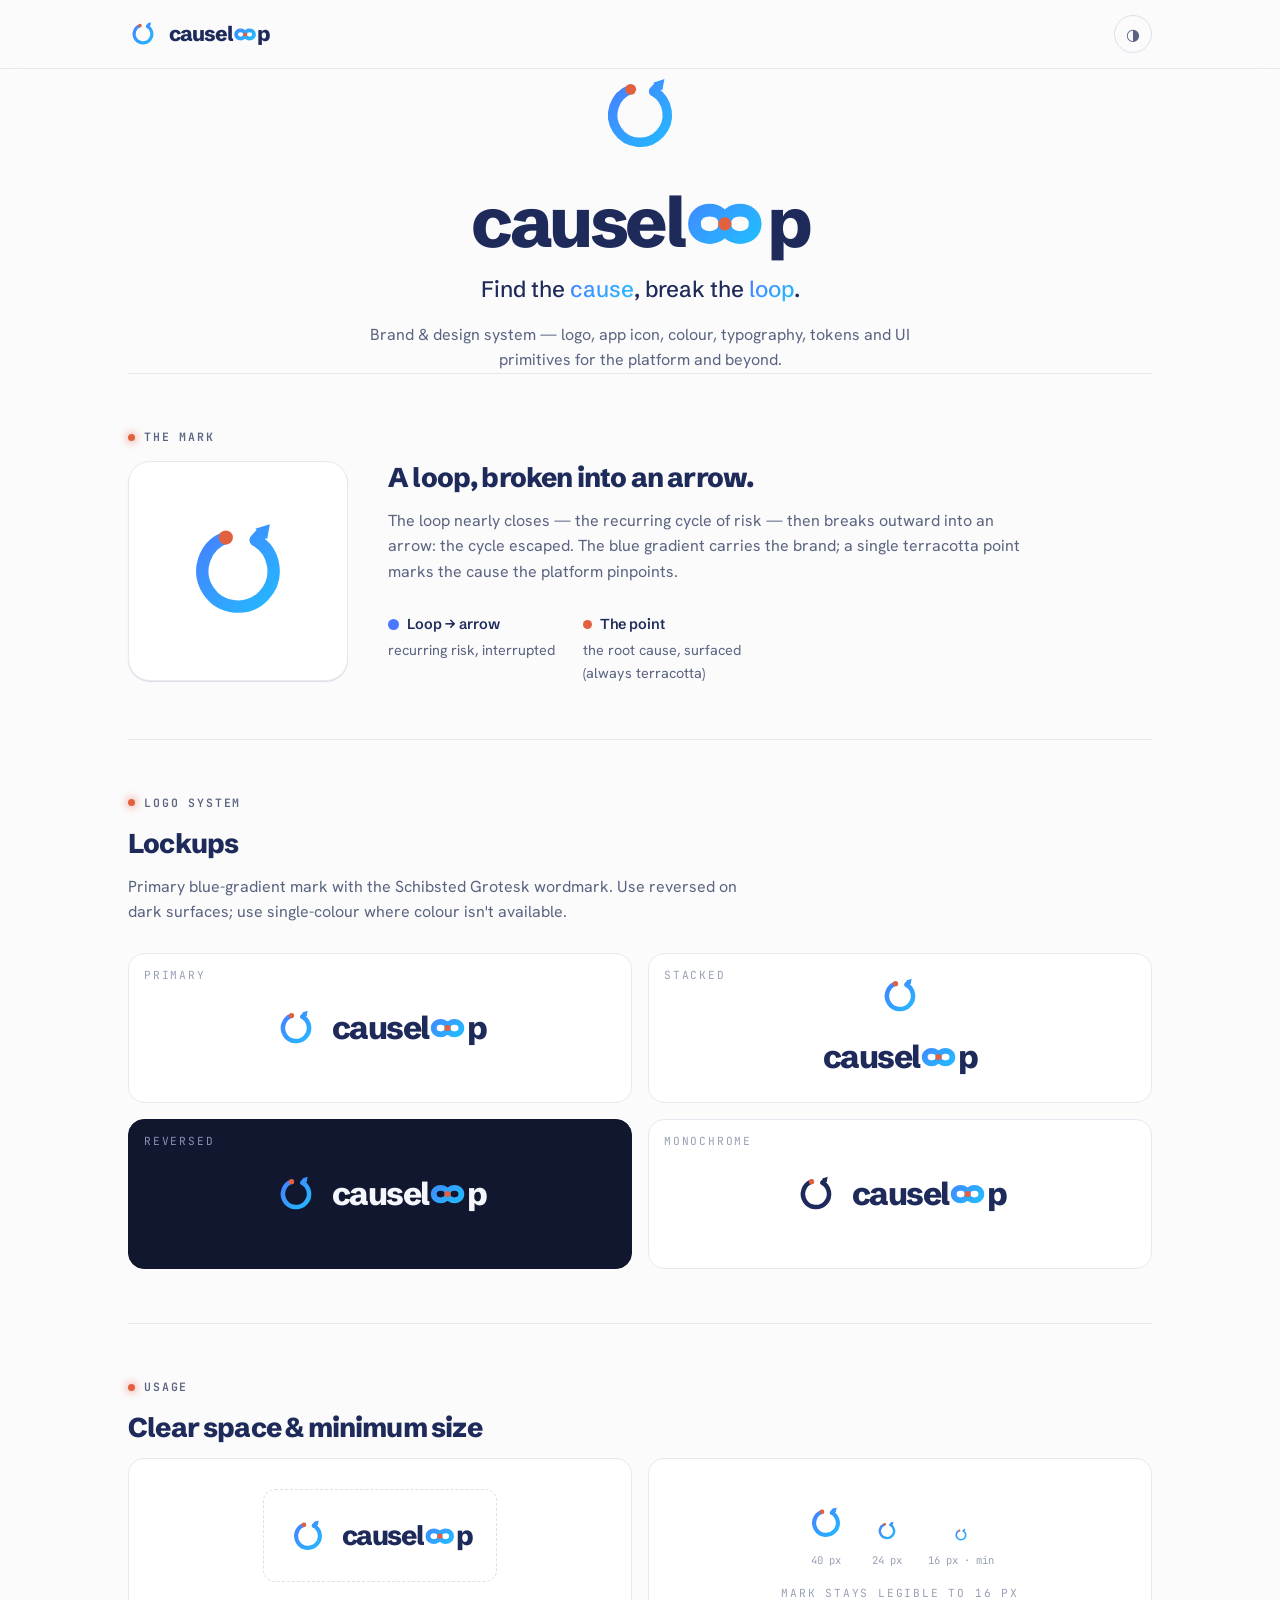
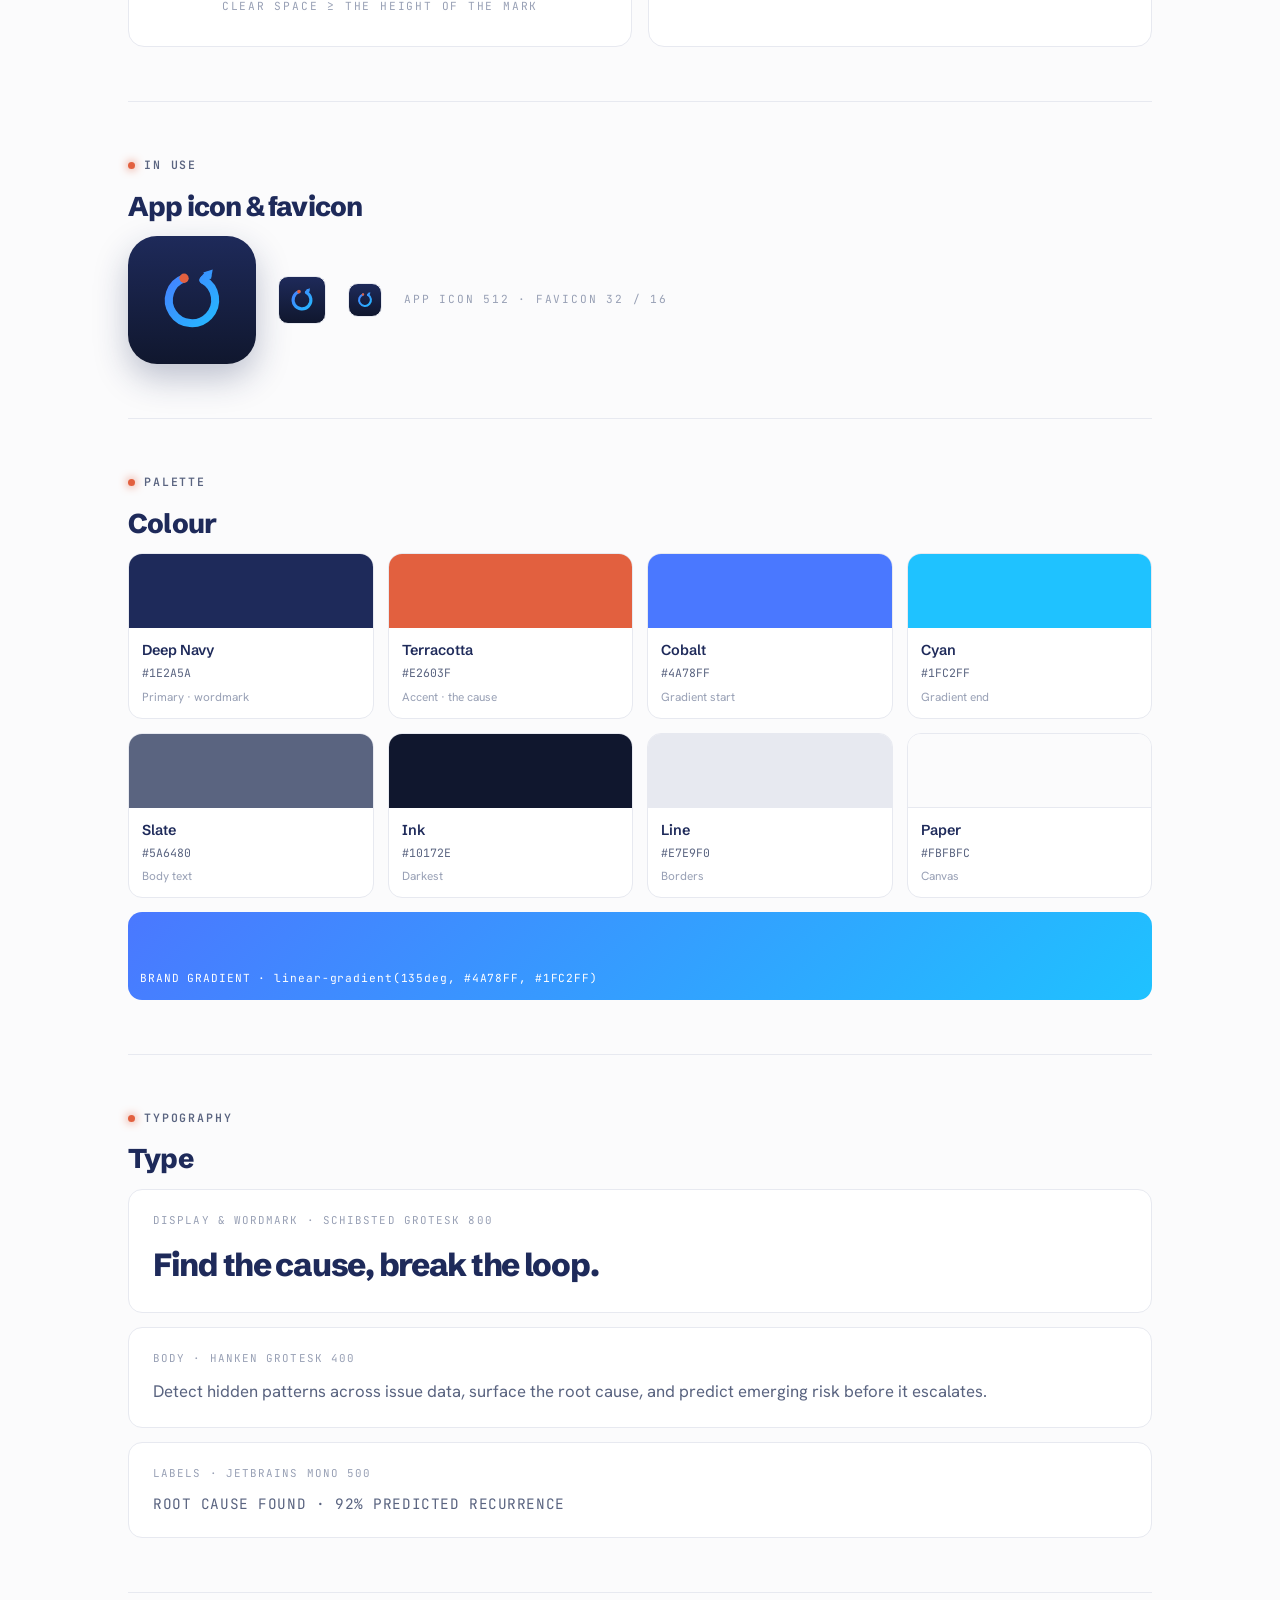
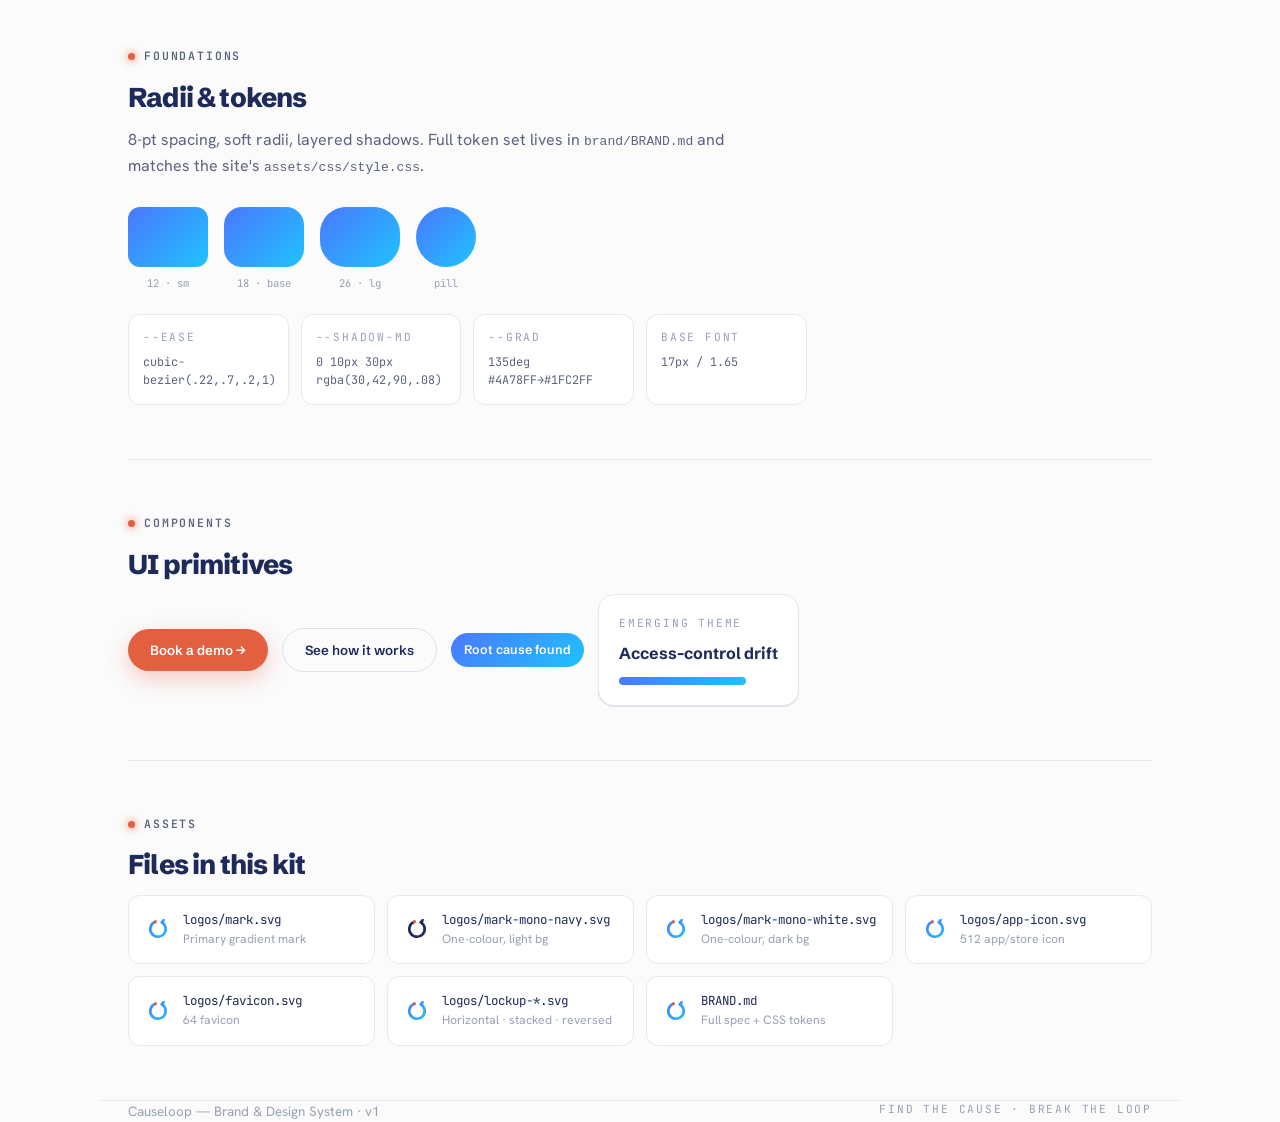
==== commit 976a7e77: "Drop ".ai" from the wordmark; remove 4th founder - Wordmark is now a clean, catchy "causeloop" with " ====
--- a/brand/index.html
+++ b/brand/index.html
@@ -167,13 +167,13 @@
 </defs></svg>
 
 <div class="topbar"><nav>
-  <div class="lock"><svg class="mark"><use href="#mk"/></svg><span class="wm">causel<svg class="wm-oo" aria-hidden="true"><use href="#inf"/></svg>p<span class="wm-tld">.ai</span></span></div>
+  <div class="lock"><svg class="mark"><use href="#mk"/></svg><span class="wm">causel<svg class="wm-oo" aria-hidden="true"><use href="#inf"/></svg>p</span></div>
   <button class="toggle" id="t" aria-label="Toggle theme">◑</button>
 </nav></div>
 
 <header class="wrap">
   <svg class="hero-mark mark"><use href="#mk"/></svg>
-  <div class="hero-wm">causel<svg class="wm-oo" aria-hidden="true"><use href="#inf"/></svg>p<span class="wm-tld">.ai</span></div>
+  <div class="hero-wm">causel<svg class="wm-oo" aria-hidden="true"><use href="#inf"/></svg>p</div>
   <div class="hero-tag">Find the <span class="hl">cause</span>, break the <span class="hl">loop</span>.</div>
   <p class="hero-sub">Brand &amp; design system — logo, app icon, colour, typography, tokens and UI primitives for the platform and beyond.</p>
 </header>
@@ -200,10 +200,10 @@
     <h2>Lockups</h2>
     <p class="lede">Primary blue-gradient mark with the Schibsted Grotesk wordmark. Use reversed on dark surfaces; use single-colour where colour isn't available.</p>
     <div class="grid">
-      <div class="card"><span class="t mono">Primary</span><div class="ll" style="color:var(--navy)"><svg class="mark"><use href="#mk"/></svg><span class="wm" style="color:var(--text)">causel<svg class="wm-oo" aria-hidden="true"><use href="#inf"/></svg>p<span class="wm-tld">.ai</span></span></div></div>
-      <div class="card"><span class="t mono">Stacked</span><div class="ll stk"><svg class="mark"><use href="#mk"/></svg><span class="wm" style="color:var(--text)">causel<svg class="wm-oo" aria-hidden="true"><use href="#inf"/></svg>p<span class="wm-tld">.ai</span></span></div></div>
-      <div class="card dark"><span class="t mono">Reversed</span><div class="ll" style="color:#F4F6FB"><svg class="mark"><use href="#mk"/></svg><span class="wm" style="color:#F4F6FB">causel<svg class="wm-oo" aria-hidden="true"><use href="#inf"/></svg>p<span class="wm-tld">.ai</span></span></div></div>
-      <div class="card"><span class="t mono">Monochrome</span><div class="ll" style="color:var(--text)"><svg class="mark"><use href="#mkw"/></svg><span class="wm" style="color:var(--text)">causel<svg class="wm-oo" aria-hidden="true"><use href="#inf"/></svg>p<span class="wm-tld">.ai</span></span></div></div>
+      <div class="card"><span class="t mono">Primary</span><div class="ll" style="color:var(--navy)"><svg class="mark"><use href="#mk"/></svg><span class="wm" style="color:var(--text)">causel<svg class="wm-oo" aria-hidden="true"><use href="#inf"/></svg>p</span></div></div>
+      <div class="card"><span class="t mono">Stacked</span><div class="ll stk"><svg class="mark"><use href="#mk"/></svg><span class="wm" style="color:var(--text)">causel<svg class="wm-oo" aria-hidden="true"><use href="#inf"/></svg>p</span></div></div>
+      <div class="card dark"><span class="t mono">Reversed</span><div class="ll" style="color:#F4F6FB"><svg class="mark"><use href="#mk"/></svg><span class="wm" style="color:#F4F6FB">causel<svg class="wm-oo" aria-hidden="true"><use href="#inf"/></svg>p</span></div></div>
+      <div class="card"><span class="t mono">Monochrome</span><div class="ll" style="color:var(--text)"><svg class="mark"><use href="#mkw"/></svg><span class="wm" style="color:var(--text)">causel<svg class="wm-oo" aria-hidden="true"><use href="#inf"/></svg>p</span></div></div>
     </div>
   </section>
 
@@ -211,7 +211,7 @@
     <div class="eyebrow">Usage</div>
     <h2>Clear space &amp; minimum size</h2>
     <div class="spec">
-      <div class="card"><div class="cs-box"><div class="ll" style="color:var(--navy)"><svg class="mark"><use href="#mk"/></svg><span class="wm" style="color:var(--text)">causel<svg class="wm-oo" aria-hidden="true"><use href="#inf"/></svg>p<span class="wm-tld">.ai</span></span></div></div><span class="mono">Clear space ≥ the height of the mark</span></div>
+      <div class="card"><div class="cs-box"><div class="ll" style="color:var(--navy)"><svg class="mark"><use href="#mk"/></svg><span class="wm" style="color:var(--text)">causel<svg class="wm-oo" aria-hidden="true"><use href="#inf"/></svg>p</span></div></div><span class="mono">Clear space ≥ the height of the mark</span></div>
       <div class="card"><div class="sizes">
         <div class="s"><svg class="mark" style="width:40px;height:40px"><use href="#mk"/></svg><span>40 px</span></div>
         <div class="s"><svg class="mark" style="width:24px;height:24px"><use href="#mk"/></svg><span>24 px</span></div>
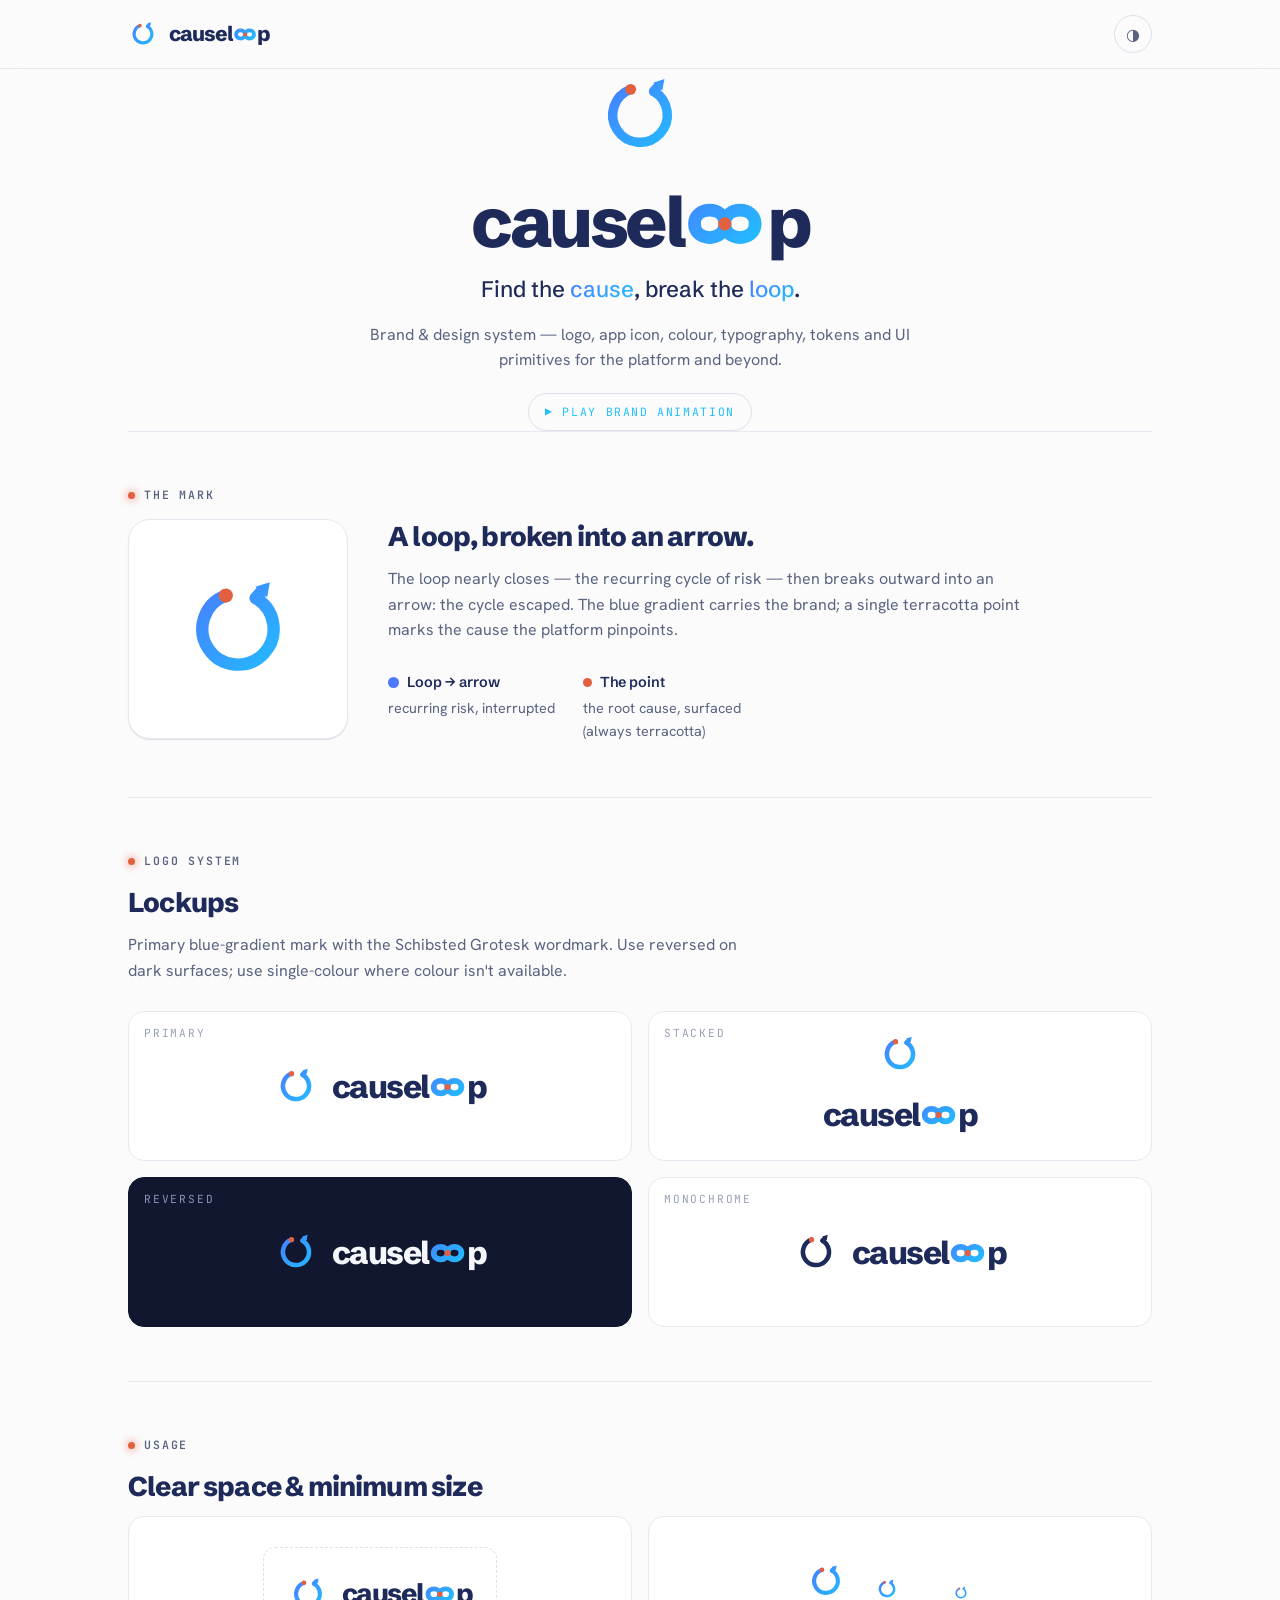
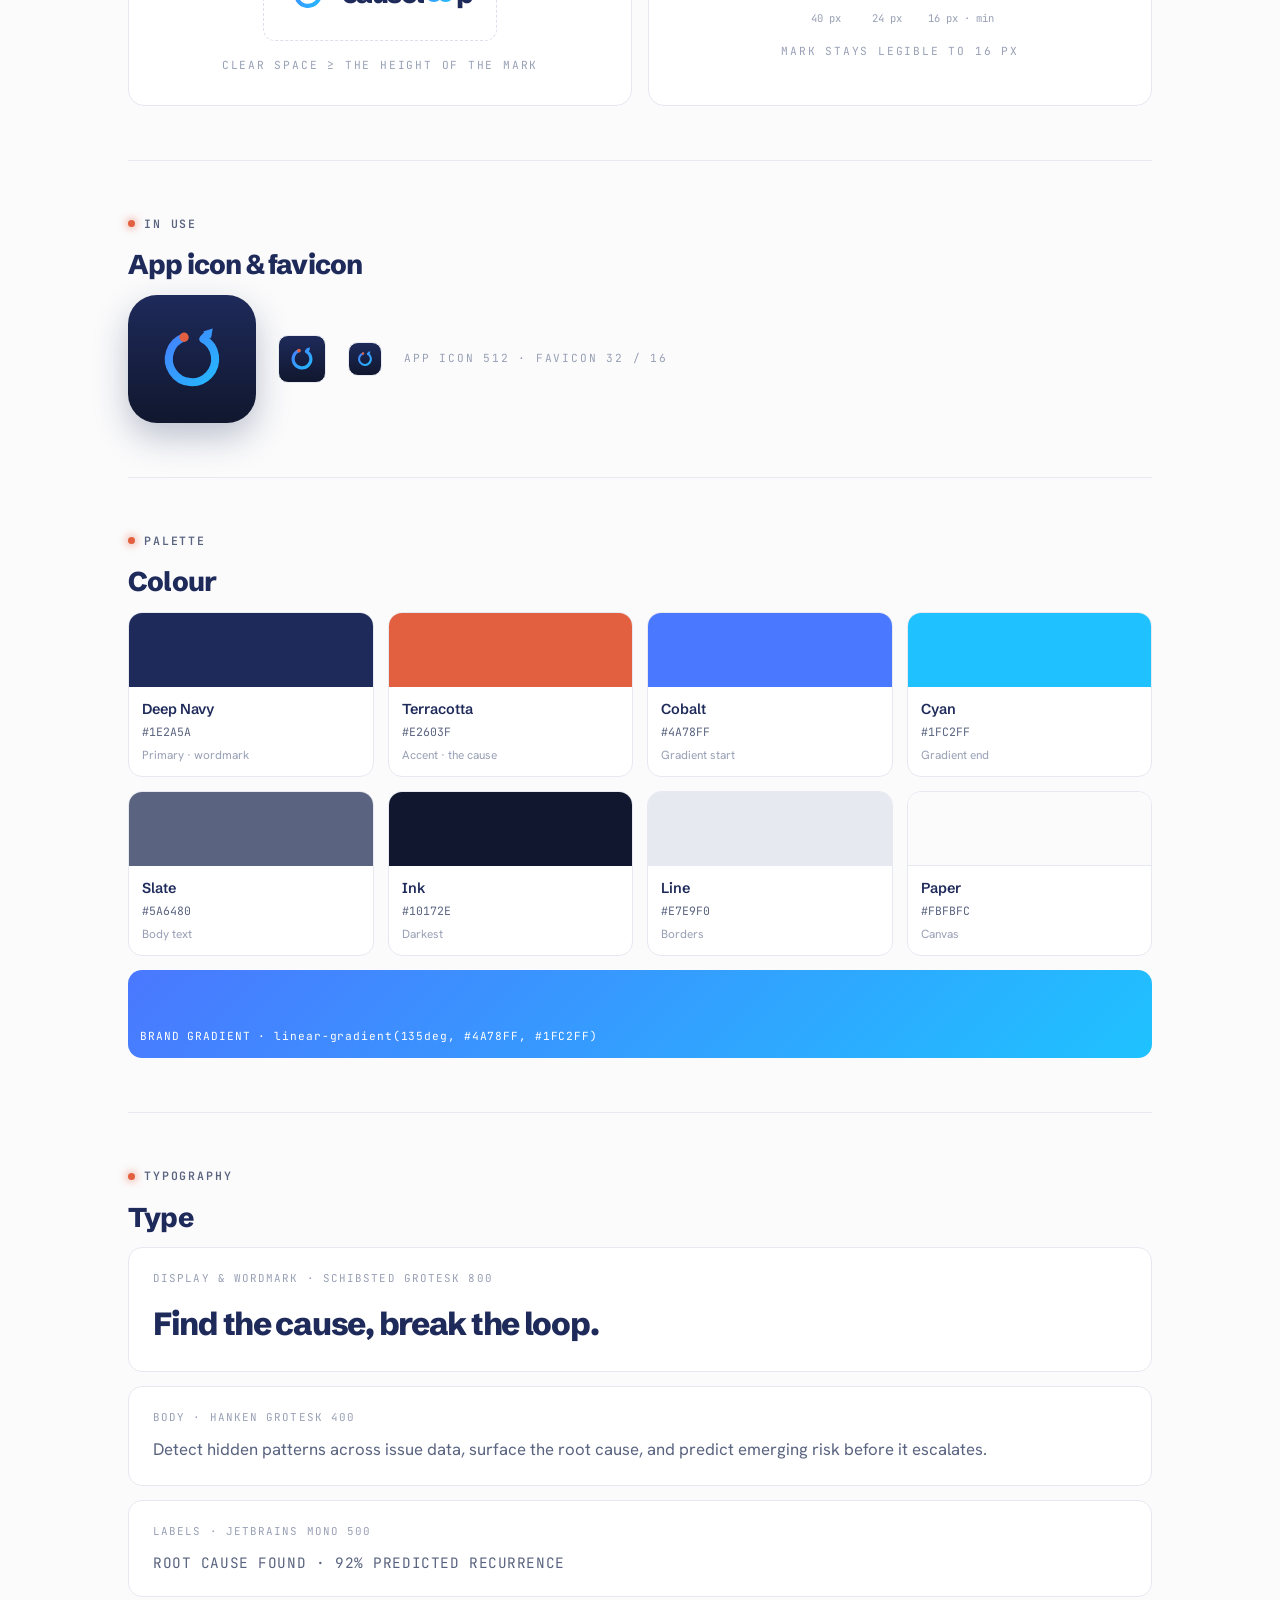
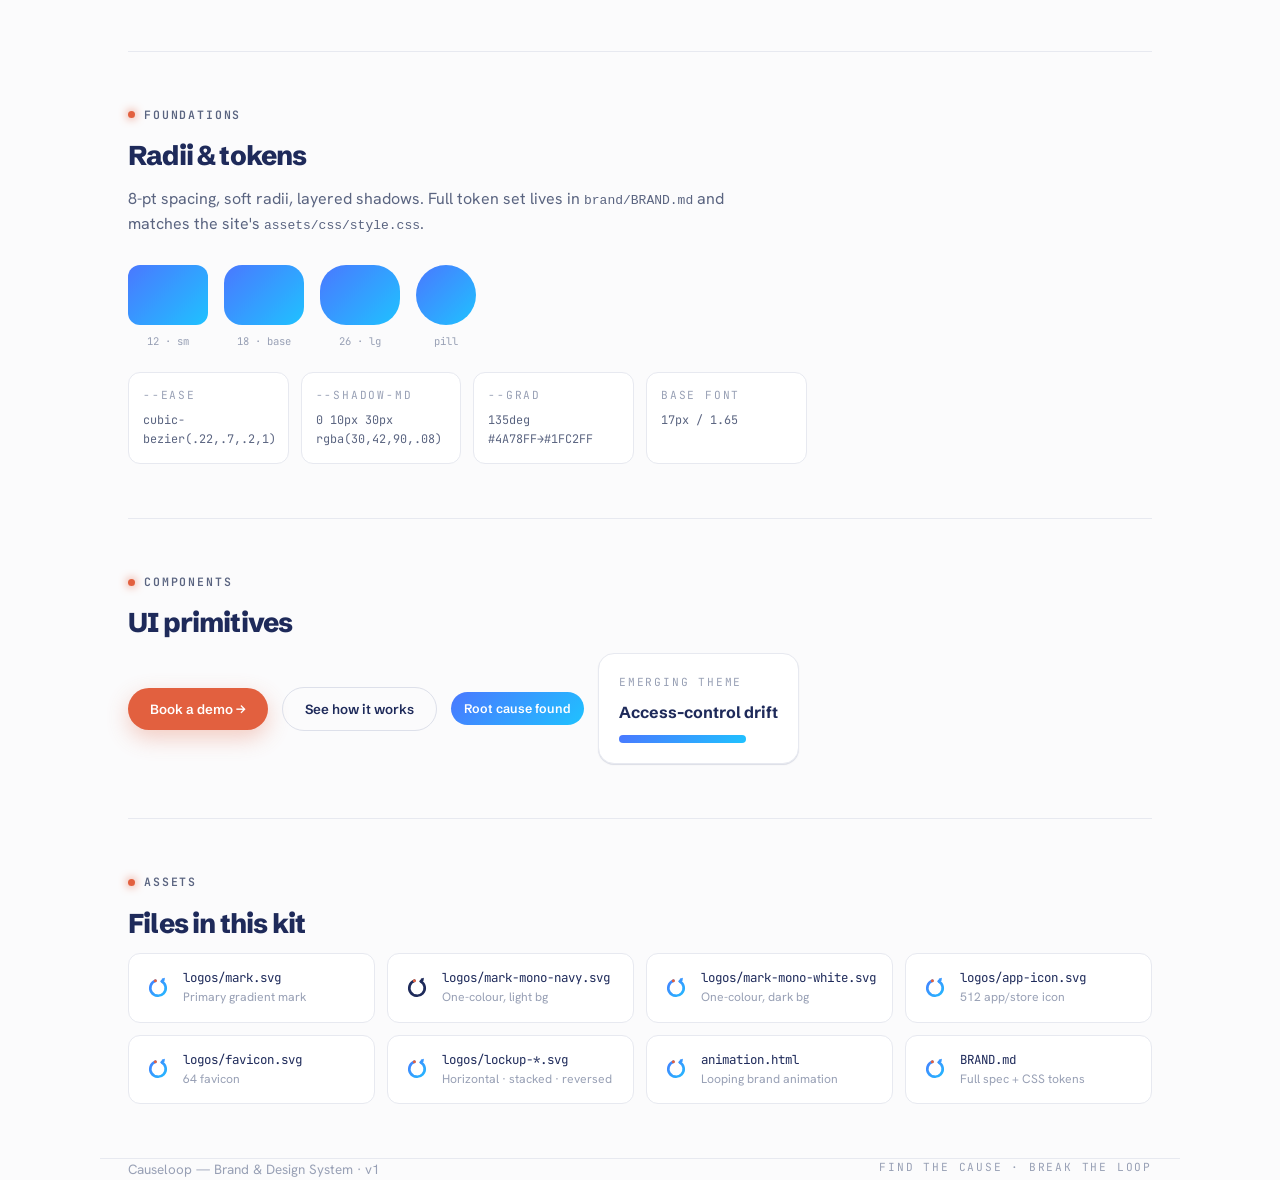
==== commit 257fe3b1: "Add brand animation: find the cause, break the loop New brand/animation.html — a self-contained loop" ====
--- a/brand/index.html
+++ b/brand/index.html
@@ -176,6 +176,7 @@
   <div class="hero-wm">causel<svg class="wm-oo" aria-hidden="true"><use href="#inf"/></svg>p</div>
   <div class="hero-tag">Find the <span class="hl">cause</span>, break the <span class="hl">loop</span>.</div>
   <p class="hero-sub">Brand &amp; design system — logo, app icon, colour, typography, tokens and UI primitives for the platform and beyond.</p>
+  <p style="margin-top:20px"><a href="animation.html" style="display:inline-flex;align-items:center;gap:8px;font-family:var(--f-mono);font-size:.72rem;letter-spacing:.14em;text-transform:uppercase;color:var(--cyan);border:1px solid var(--border-2);border-radius:999px;padding:9px 16px">▶ Play brand animation</a></p>
 </header>
 
 <div class="wrap">
@@ -300,6 +301,7 @@
       <div class="file"><svg class="mark"><use href="#mk"/></svg><div><div class="fn">logos/app-icon.svg</div><div class="fd">512 app/store icon</div></div></div>
       <div class="file"><svg class="mark"><use href="#mk"/></svg><div><div class="fn">logos/favicon.svg</div><div class="fd">64 favicon</div></div></div>
       <div class="file"><svg class="mark"><use href="#mk"/></svg><div><div class="fn">logos/lockup-*.svg</div><div class="fd">Horizontal · stacked · reversed</div></div></div>
+      <div class="file"><svg class="mark"><use href="#mk"/></svg><div><div class="fn"><a href="animation.html" style="color:var(--text)">animation.html</a></div><div class="fd">Looping brand animation</div></div></div>
       <div class="file"><svg class="mark"><use href="#mk"/></svg><div><div class="fn">BRAND.md</div><div class="fd">Full spec + CSS tokens</div></div></div>
     </div>
   </section>
